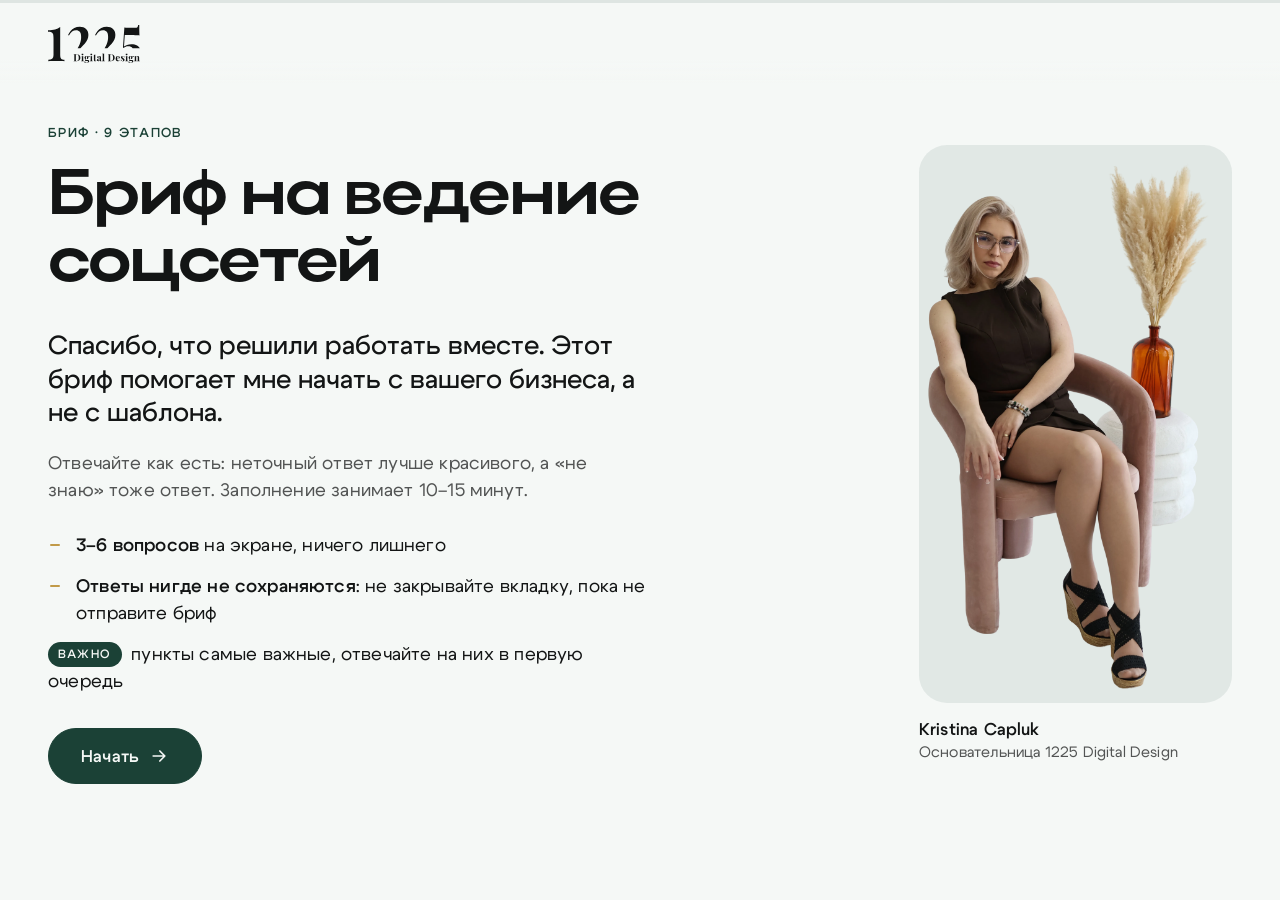
==== index.html @ d2451864 "Бриф на ведение соцсетей: первая публикация" ====
<!doctype html>
<html lang="ru">
<head>
  <meta charset="utf-8">
  <meta name="viewport" content="width=device-width, initial-scale=1, viewport-fit=cover">
  <title>Бриф на ведение соцсетей — 1225 Digital Design</title>
  <meta name="description" content="Пошаговый бриф на ведение соцсетей. Заполнение занимает 10–15 минут.">
  <meta name="theme-color" content="#F5F8F6">
  <meta name="robots" content="noindex">
  <link rel="icon" href="assets/logo-black.svg" type="image/svg+xml">
  <link rel="preload" href="fonts/ActayWide-Bold.otf" as="font" type="font/otf" crossorigin>
  <link rel="preload" href="fonts/Cygre-Regular.ttf" as="font" type="font/ttf" crossorigin>
  <link rel="stylesheet" href="styles.css">
</head>
<body>

<!-- Полоса прогресса -->
<div class="progress" aria-hidden="true"><span id="progressFill"></span></div>

<header class="top">
  <a class="top__logo" href="#" id="logoLink" aria-label="1225 Digital Design — в начало брифа">
    <img src="assets/logo-black.svg" alt="1225 Digital Design" width="104" height="43">
  </a>
  <div class="top__meta">
    <span class="save" id="saveState" aria-live="polite"></span>
    <span class="counter" id="counter" hidden></span>
  </div>
</header>

<main id="app">

  <!-- Интро -->
  <section class="screen intro" id="screen-intro" aria-labelledby="introTitle">
    <div class="intro__text">
    <div class="intro__head">
      <p class="eyebrow">Бриф · 9 этапов</p>
      <h1 id="introTitle" class="display">Бриф на ведение соцсетей</h1>
    </div>
    <div class="intro__body">
      <p class="lead">Спасибо, что решили работать вместе. Этот бриф помогает мне начать с вашего бизнеса, а не с шаблона.</p>
      <p>Отвечайте как есть: неточный ответ лучше красивого, а «не знаю» тоже ответ. Заполнение занимает 10–15 минут.</p>
      <ul class="intro__facts">
        <li><b>3–6 вопросов</b> на экране, ничего лишнего</li>
        <li><b>Ответы нигде не сохраняются</b>: не закрывайте вкладку, пока не отправите бриф</li>
        <li><span class="chip chip--inline">важно</span> пункты самые важные, отвечайте на них в первую очередь</li>
      </ul>
      <button type="button" class="btn" id="startBtn">
        <span id="startLabel">Начать</span>
        <svg class="btn__arrow" viewBox="0 0 24 24" width="20" height="20" aria-hidden="true"><path d="M5 12h14M13 6l6 6-6 6" fill="none" stroke="currentColor" stroke-width="2" stroke-linecap="round" stroke-linejoin="round"/></svg>
      </button>
    </div>
    </div>
    <figure class="intro__figure" id="introFigure">
      <div class="intro__photo"><img src="" alt="Kristina Capluk" id="introPhotoImg" width="1010" height="1800"></div>
      <figcaption><b>Kristina Capluk</b><span>Основательница 1225 Digital Design</span></figcaption>
    </figure>
  </section>

  <!-- Этапы рисуются из массива STAGES в app.js -->
  <form id="form" novalidate autocomplete="on">
    <div id="stages"></div>
    <!-- Ловушка для ботов: человек это поле не видит -->
    <div class="hp" aria-hidden="true"><label>Сайт <input type="text" name="website" id="hp" tabindex="-1" autocomplete="off"></label></div>
  </form>

  <!-- Финал -->
  <section class="screen done" id="screen-done" aria-labelledby="doneTitle" hidden>
    <div class="done__photo" id="donePhoto">
      <img src="" alt="Кристина, 1225 Digital Design" id="donePhotoImg" width="800" height="1000">
    </div>
    <div class="done__body">
      <p class="eyebrow" id="doneEyebrow">Бриф получен</p>
      <h1 id="doneTitle" class="display" tabindex="-1">Спасибо!</h1>
      <p class="lead" id="doneLead">Я получила ваш бриф и скоро с вами свяжусь.</p>
      <p class="notice" id="doneNotice" hidden></p>

      <h2 class="done__sub" id="doneNextTitle">Что будет дальше</h2>
      <ol class="steps" id="doneSteps"></ol>

      <div class="done__actions">
        <a class="btn" id="tgBtn" href="#" target="_blank" rel="noopener">Написать в Telegram</a>
        <button type="button" class="btn btn--ghost" id="dlBtn">Скачать копию ответов</button>
      </div>

      <div class="rescue" id="rescue" hidden>
        <button type="button" class="btn btn--ghost btn--small" id="copyBtn">Скопировать ответы</button>
        <details>
          <summary>Файл не скачался? Вот текст ответов</summary>
          <textarea id="rescueText" readonly rows="8"></textarea>
        </details>
      </div>

      <button type="button" class="textlink" id="editBtn">← Вернуться и поправить ответы</button>
    </div>
  </section>
</main>

<!-- Навигация: назад / далее и точки-этапы -->
<nav class="bar" id="bar" aria-label="Навигация по этапам" hidden>
  <div class="bar__in">
    <div class="bar__dots" id="dots" role="group" aria-label="Этапы"></div>
    <div class="bar__btns">
      <button type="button" class="btn btn--ghost btn--back" id="backBtn" aria-label="Назад">
        <svg viewBox="0 0 24 24" width="20" height="20" aria-hidden="true"><path d="M19 12H5M11 6l-6 6 6 6" fill="none" stroke="currentColor" stroke-width="2" stroke-linecap="round" stroke-linejoin="round"/></svg>
        <span>Назад</span>
      </button>
      <button type="button" class="btn" id="nextBtn">
        <span id="nextLabel">Далее</span>
        <svg class="btn__arrow" viewBox="0 0 24 24" width="20" height="20" aria-hidden="true"><path d="M5 12h14M13 6l6 6-6 6" fill="none" stroke="currentColor" stroke-width="2" stroke-linecap="round" stroke-linejoin="round"/></svg>
      </button>
    </div>
  </div>
</nav>

<!-- Подвал: юридические документы и связь (ссылки подставляются из SITE в app.js) -->
<footer class="foot" id="foot" hidden>
  <div class="foot__in">
    <div class="foot__brand">
      <img src="assets/logo-white.svg" alt="1225 Digital Design" width="104" height="43">
      <a class="btn btn--light" id="footMail" href="mailto:1225digital.design@gmail.com">Связаться</a>
    </div>
    <address class="foot__contacts">
      <a href="tel:+4917631003264">+49 176 31003264</a>
      <a href="mailto:1225digital.design@gmail.com">1225digital.design@gmail.com</a>
    </address>
    <ul class="foot__links" id="footLinks"></ul>
    <p class="foot__copy">© <span id="year">2026</span> 1225 Digital Design</p>
  </div>
</footer>

<!-- Окно с юридическим документом: текст подставляется из legal.js -->
<dialog class="legal" id="legalDlg" aria-labelledby="legalTitle">
  <div class="legal__head">
    <h2 id="legalTitle"></h2>
    <button type="button" class="legal__close" id="legalClose" aria-label="Закрыть">
      <svg viewBox="0 0 24 24" width="22" height="22" aria-hidden="true"><path d="M6 6l12 12M18 6L6 18" stroke="currentColor" stroke-width="2" stroke-linecap="round"/></svg>
    </button>
  </div>
  <div class="legal__body" id="legalBody" tabindex="0"></div>
  <div class="legal__foot"><button type="button" class="btn" id="legalOk">Закрыть</button></div>
</dialog>

<div class="toast" id="toast" role="status" aria-live="polite" hidden>
  <span id="toastText"></span>
  <button type="button" id="toastAction" hidden></button>
</div>

<noscript><p class="noscript">Для заполнения брифа нужен включённый JavaScript. Если не получается, напишите мне в Telegram, отправлю анкету другим способом.</p></noscript>

<script src="config.js"></script>
<script src="legal.js"></script>
<script src="app.js"></script>
</body>
</html>
---- styles.css ----
/* ==========================================================================
   Бриф 1225 Digital Design — оформление.
   Токены взяты из фирменного стиля: светлый фон, тёмно-зелёный, золото, чернильный.
   ========================================================================== */

@font-face { font-family: "Actay Wide"; src: url("fonts/ActayWide-Bold.otf") format("opentype"); font-weight: 700; font-display: swap; }
@font-face { font-family: "Cygre"; src: url("fonts/Cygre-Regular.ttf") format("truetype"); font-weight: 400; font-display: swap; }
@font-face { font-family: "Cygre"; src: url("fonts/Cygre-Medium.ttf") format("truetype"); font-weight: 500; font-display: swap; }
@font-face { font-family: "Cygre"; src: url("fonts/Cygre-SemiBold.ttf") format("truetype"); font-weight: 600; font-display: swap; }

:root {
  --c-light: #F5F8F6;
  --c-green: #1B4136;
  --c-gold: #C19A48;
  --c-ink: #131515;

  --ink-soft: rgba(19, 21, 21, 0.72);     /* подсказки, второстепенный текст */
  --ink-faint: rgba(19, 21, 21, 0.52);    /* плейсхолдеры */
  --line: rgba(27, 65, 54, 0.22);
  --fill: rgba(27, 65, 54, 0.045);
  --on-dark: rgba(245, 248, 246, 0.92);
  --on-dark-muted: rgba(245, 248, 246, 0.72);

  --font-head: "Actay Wide", "Unbounded", "Manrope", system-ui, sans-serif;
  --font-body: "Cygre", "Manrope", "Inter", system-ui, sans-serif;

  --r-field: 18px;
  --r-card: 28px;
  --r-pill: 999px;
  --ease: cubic-bezier(.16, 1, .3, 1);

  --pad: clamp(20px, 5vw, 48px);
  --top-h: 72px;
  /* Колонки сетки: на планшете одна, на десктопе — липкая слева и поля справа */
  --col-a: 0px;
  --w-b: 680px;
  --col-gap: 0px;
}
@media (min-width: 1024px) { :root { --col-a: minmax(300px, 380px); --w-b: 700px; --col-b: minmax(0, 700px); --col-gap: clamp(56px, 6vw, 112px); --top-h: 84px; } }
@media (min-width: 1440px) { :root { --pad: 72px; --col-a: minmax(360px, 460px); --w-b: 720px; --col-b: minmax(0, 720px); --col-gap: 144px; --top-h: 96px; } }

* { box-sizing: border-box; margin: 0; }
[hidden] { display: none !important; }
html { -webkit-text-size-adjust: 100%; scroll-padding-top: calc(var(--top-h) + 24px); }
body {
  min-height: 100vh;
  background: var(--c-light);
  color: var(--c-ink);
  font-family: var(--font-body);
  font-size: clamp(1rem, 0.95rem + 0.25vw, 1.125rem);
  line-height: 1.5;
  letter-spacing: 0.01em;
  font-synthesis: none;
  -webkit-font-smoothing: antialiased;
}
body.has-bar { padding-bottom: 0; }
img { display: block; max-width: 100%; height: auto; }
button, input, textarea { font: inherit; color: inherit; letter-spacing: inherit; }
a { color: inherit; text-decoration-thickness: 1px; text-underline-offset: 3px; }
:focus-visible { outline: 2px solid var(--c-green); outline-offset: 3px; border-radius: 6px; }

.sr { position: absolute; width: 1px; height: 1px; overflow: hidden; clip-path: inset(50%); white-space: nowrap; }
.hp { position: absolute; left: -9999px; width: 1px; height: 1px; overflow: hidden; }
.noscript { padding: 24px var(--pad); }

/* ---------- Заголовки: плотный интерлиньяж, отрицательный трекинг ---------- */
h1, h2, .display, .stage__num {
  font-family: var(--font-head);
  font-weight: 700;
  line-height: 1.05;
  letter-spacing: -0.035em;
  text-wrap: balance;
  overflow-wrap: break-word;
  hyphens: manual; /* без авто-переносов: «веде-ние» в заголовке выглядит как ошибка */
}
.display { font-size: clamp(2.125rem, 1rem + 4.2vw, 4rem); }
.eyebrow {
  font-weight: 600; font-size: 0.8125rem; text-transform: uppercase; letter-spacing: 0.1em;
  color: var(--c-green); margin-bottom: 20px;
}
.lead { font-size: clamp(1.1875rem, 1rem + 0.9vw, 1.625rem); line-height: 1.3; letter-spacing: 0; font-weight: 500; text-wrap: pretty; }

/* ---------- Шапка и прогресс ---------- */
.progress { position: fixed; inset: 0 0 auto 0; height: 3px; background: rgba(27, 65, 54, 0.1); z-index: 30; }
.progress span { display: block; height: 100%; background: var(--c-green); transform-origin: left; transform: scaleX(0); transition: transform .7s var(--ease); }

.top {
  position: fixed; inset: 0 0 auto 0; z-index: 20; height: var(--top-h);
  display: flex; align-items: center; justify-content: space-between; gap: 16px;
  /* края шапки совпадают с краями контента (контент ограничен 1480px и стоит по центру) */
  padding: 3px max(var(--pad), calc((100vw - 1480px) / 2 + var(--pad))) 0;
  background: linear-gradient(var(--c-light) 70%, rgba(245, 248, 246, 0));
}
.top__logo img { height: clamp(30px, 4vw, 38px); width: auto; }
.top__meta { display: flex; align-items: center; gap: 16px; }
.counter { display: flex; align-items: baseline; gap: 10px; min-width: 0; font-family: var(--font-head); font-weight: 700; font-size: 0.9375rem; letter-spacing: 0; font-variant-numeric: tabular-nums; }
.counter__n { flex: none; }
.counter__t { min-width: 0; overflow: hidden; text-overflow: ellipsis; white-space: nowrap; font-family: var(--font-body); font-weight: 600; font-size: 0.875rem; color: var(--ink-soft); }
@media (min-width: 1024px) { .counter__t { display: none; } } /* на десктопе название этапа и так видно слева */
.top__meta { min-width: 0; }
.save { font-size: 0.875rem; color: var(--ink-soft); display: inline-flex; align-items: center; gap: 8px; transition: opacity .4s var(--ease); }
.save:not(:empty)::before { content: ""; width: 7px; height: 7px; border-radius: 50%; background: var(--c-green); }
.save[data-kind="saving"]::before { background: var(--c-gold); }
.save[data-kind="error"]::before { background: var(--c-gold); }
@media (max-width: 699px) { .save { font-size: 0; gap: 0; } .save::before { margin: 0; } }

/* ---------- Экраны ---------- */
.screen, .stage { padding: calc(var(--top-h) + clamp(16px, 4vw, 40px)) var(--pad) clamp(56px, 8vw, 96px); }
.is-enter { animation: enter .7s var(--ease) both; }
@keyframes enter { from { opacity: 0; transform: translateY(14px); } to { opacity: 1; transform: none; } }

/* Интро и финал: две колонки с планшета */
.intro, .done { max-width: 1480px; margin-inline: auto; } /* та же ширина, что у этапов: левый край = логотип */
.intro__text { display: grid; gap: 32px; }
.intro__figure { margin: 48px 0 0; width: fit-content; max-width: 100%; }
.intro__photo { border-radius: var(--r-card); overflow: hidden; background: rgba(27, 65, 54, 0.09); width: fit-content; max-width: 100%; }
.intro__photo img { display: block; width: auto; height: min(62vh, 620px); }
.intro__figure figcaption { display: grid; gap: 2px; margin-top: 16px; line-height: 1.3; }
.intro__figure figcaption b { font-weight: 600; font-size: 1.0625rem; }
.intro__figure figcaption span { color: var(--ink-soft); font-size: 0.9375rem; }
.intro__body { display: grid; gap: 20px; max-width: 600px; }
.intro__body p { color: var(--ink-soft); }
.intro__body .lead { color: var(--c-ink); }
.intro__facts { list-style: none; padding: 0; display: grid; gap: 14px; margin: 8px 0 12px; }
.intro__facts li { position: relative; padding-left: 28px; }
.intro__facts li::before { content: ""; position: absolute; left: 2px; top: .62em; width: 10px; height: 2px; background: var(--c-gold); border-radius: 2px; }
.intro__facts li:has(.chip)::before { display: none; }
.intro__facts li:has(.chip) { padding-left: 0; }
.intro__body .btn { justify-self: start; }
@media (min-width: 700px) {
  .intro { display: grid; grid-template-columns: minmax(0, 1.25fr) minmax(0, 0.75fr); gap: clamp(40px, 6vw, 120px); align-items: center; min-height: min(80vh, 820px); padding-bottom: clamp(48px, 8vw, 96px); }
  .intro__figure { margin-top: 0; justify-self: end; }
}

/* Этапы */
.stage { max-width: calc(var(--w-b) + 2 * var(--pad)); margin-inline: auto; }
.stage__aside { margin-bottom: 36px; }
.stage__num { font-size: clamp(2.75rem, 2rem + 3vw, 5rem); line-height: 1; letter-spacing: -0.04em; color: var(--c-green); }
.stage__num::after { content: ""; display: block; width: 48px; height: 4px; border-radius: 4px; background: var(--c-gold); margin: 14px 0 22px; }
.stage__aside h2 { font-size: clamp(1.75rem, 1.2rem + 2.4vw, 2.75rem); margin-bottom: 16px; outline: none; }
.stage__aside .chip { margin-bottom: 14px; }
.stage__lead { color: var(--ink-soft); max-width: 46ch; text-wrap: pretty; }
.stage__body { display: grid; gap: clamp(36px, 5vw, 52px); }
@media (min-width: 1024px) {
  .stage { display: grid; grid-template-columns: var(--col-a) var(--col-b); column-gap: var(--col-gap); justify-content: center; align-items: start; max-width: 1480px; }
  .stage__aside { position: sticky; top: calc(var(--top-h) + 32px); margin-bottom: 0; }
  .stage__aside h2 { font-size: clamp(1.75rem, 0.8rem + 2vw, 2.5rem); }
  .stage__lead { font-size: 1.0625rem; }
}
@media (min-width: 1440px) { .stage__lead { font-size: 1.1875rem; } }

/* ---------- Плашка «важно» ---------- */
.chip {
  display: inline-flex; align-items: center; gap: 6px; padding: 5px 12px 5px 10px; border-radius: var(--r-pill);
  background: var(--c-green); color: var(--c-light);
  font-size: 0.75rem; font-weight: 600; text-transform: uppercase; letter-spacing: 0.1em; line-height: 1.2;
  width: fit-content;
}
.chip i { font-style: normal; color: var(--c-gold); font-size: 0.8125rem; letter-spacing: 0; }
.chip--inline { vertical-align: 2px; margin-right: 4px; }

/* ---------- Вопросы и поля ---------- */
.q { display: grid; gap: 10px; min-width: 0; border: 0; padding: 0; }
.q > .chip { margin-bottom: 2px; }
.q__label { font-weight: 600; font-size: clamp(1.0625rem, 1rem + 0.35vw, 1.25rem); line-height: 1.3; letter-spacing: 0; padding: 0; text-wrap: pretty; }
.q__hint { color: var(--ink-soft); font-size: 0.96875rem; line-height: 1.45; text-wrap: pretty; }

input[type="text"], input[type="email"], input[type="tel"], textarea {
  width: 100%; display: block; margin-top: 4px;
  padding: 18px 20px; border-radius: var(--r-field);
  border: 1.5px solid var(--line); background: var(--fill);
  font-size: 1.0625rem; line-height: 1.5; letter-spacing: 0;
  transition: border-color .3s var(--ease), box-shadow .3s var(--ease), background-color .3s var(--ease);
  -webkit-appearance: none; appearance: none;
}
textarea { resize: none; overflow: hidden; min-height: 8.5rem; }
textarea[rows="2"] { min-height: 6rem; }
textarea[rows="4"] { min-height: 10rem; }
input::placeholder, textarea::placeholder { color: var(--ink-faint); }
input:hover, textarea:hover { border-color: rgba(27, 65, 54, 0.45); }
input:focus, textarea:focus { outline: none; border-color: var(--c-green); background: rgba(27, 65, 54, 0.02); box-shadow: 0 0 0 4px rgba(193, 154, 72, 0.3); }

/* Ошибка: золотая рамка и подпись, без новых цветов */
.q.is-error input, .q.is-error textarea { border-color: var(--c-gold); background: rgba(193, 154, 72, 0.1); border-width: 2px; padding: 17.5px 19.5px; }
.q.is-error .opts { outline: 2px solid var(--c-gold); outline-offset: 6px; border-radius: var(--r-field); }
.q.is-error .opt--consent .opt__box, .q.is-error .opt__box { border-color: var(--c-gold); }
.q__err { display: flex; gap: 8px; align-items: baseline; font-size: 0.9375rem; font-weight: 500; animation: soft .5s var(--ease) both; }
.q__err::before { content: ""; flex: none; width: 8px; height: 8px; border-radius: 50%; background: var(--c-gold); transform: translateY(-1px); }
.q__err--soft { color: var(--c-ink); }
@keyframes soft { from { opacity: 0; transform: translateY(-4px); } to { opacity: 1; transform: none; } }

/* Чекбоксы и варианты */
.opts { display: grid; gap: 10px; margin-top: 6px; }
.opt { position: relative; display: flex; gap: 14px; align-items: flex-start; padding: 16px 18px; border: 1.5px solid var(--line); border-radius: var(--r-field); background: var(--fill); cursor: pointer; line-height: 1.4; transition: border-color .3s var(--ease), background-color .3s var(--ease); }
.opt:hover { border-color: rgba(27, 65, 54, 0.45); }
.opt input { position: absolute; opacity: 0; inset: 0; width: 100%; height: 100%; margin: 0; cursor: pointer; }
.opt__box { flex: none; width: 24px; height: 24px; border-radius: 8px; border: 1.5px solid rgba(27, 65, 54, 0.5); display: grid; place-items: center; transition: background-color .3s var(--ease), border-color .3s var(--ease); margin-top: 1px; }
.opt__box::after { content: ""; width: 11px; height: 6px; border-left: 2px solid var(--c-light); border-bottom: 2px solid var(--c-light); transform: rotate(-45deg) scale(0) translate(1px, -1px); transition: transform .35s var(--ease); }
.opt:has(input:checked) { border-color: var(--c-green); background: rgba(27, 65, 54, 0.09); }
.opt input:checked + .opt__box { background: var(--c-green); border-color: var(--c-green); }
.opt input:checked + .opt__box::after { transform: rotate(-45deg) scale(1) translate(1px, -1px); }
.opt:has(input:focus-visible) { outline: 2px solid var(--c-green); outline-offset: 3px; }
.q--consent .opt { background: transparent; border-color: transparent; padding: 4px 0; }
.q--consent .opt:has(input:checked) { background: transparent; }
.q--consent .opt a { text-decoration: underline; }
.q--consent { margin-top: -12px; }
.q--consent + .q--consent { margin-top: -28px; }
.q--consent .q__err { padding-left: 38px; margin-top: 4px; }

/* Загрузка файлов */
.drop { display: grid; justify-items: center; gap: 6px; text-align: center; padding: 32px 20px; margin-top: 6px; border: 1.5px dashed rgba(27, 65, 54, 0.5); border-radius: var(--r-card); background: var(--fill); cursor: pointer; transition: background-color .35s var(--ease), border-color .35s var(--ease), transform .35s var(--ease); }
.drop svg { color: var(--c-green); margin-bottom: 4px; transition: transform .4s var(--ease); }
.drop b { font-weight: 600; font-size: 1.0625rem; }
.drop span { color: var(--ink-soft); font-size: 0.9375rem; line-height: 1.45; }
.drop:hover svg, .drop.is-over svg { transform: translateY(-3px); }
.drop:hover, .drop.is-over { border-color: var(--c-green); background: rgba(27, 65, 54, 0.09); }
.drop.is-over { border-style: solid; transform: scale(1.01); }
.drop:has(input:focus-visible) { outline: 2px solid var(--c-green); outline-offset: 3px; }
.files { list-style: none; padding: 0; display: grid; gap: 8px; }
.files:empty { display: none; }
.files li { display: flex; align-items: center; gap: 12px; padding: 10px 10px 10px 18px; border-radius: var(--r-field); background: var(--fill); border: 1.5px solid var(--line); animation: soft .5s var(--ease) both; }
.files__name { flex: 1; min-width: 0; overflow-wrap: anywhere; font-weight: 500; line-height: 1.3; }
.files__size { flex: none; color: var(--ink-soft); font-size: 0.875rem; font-variant-numeric: tabular-nums; }
.files__del { flex: none; width: 40px; height: 40px; border-radius: 50%; border: 0; background: transparent; cursor: pointer; display: grid; place-items: center; transition: background-color .3s var(--ease); }
.files__del:hover { background: rgba(27, 65, 54, 0.12); }

/* ---------- Кнопки: тёмно-зелёные пилюли ---------- */
.btn {
  display: inline-flex; align-items: center; justify-content: center; gap: 10px;
  min-height: 56px; padding: 0 32px; border: 1.5px solid var(--c-green); border-radius: var(--r-pill);
  background: var(--c-green); color: var(--c-light);
  font-weight: 600; font-size: 1.0625rem; letter-spacing: 0.01em; line-height: 1; text-decoration: none; cursor: pointer;
  transition: background-color .35s var(--ease), color .35s var(--ease), transform .35s var(--ease), box-shadow .35s var(--ease), opacity .3s var(--ease);
}
.btn:hover { background: #24574A; border-color: #24574A; box-shadow: 0 10px 24px -12px rgba(27, 65, 54, 0.6); transform: translateY(-1px); }
.btn:active { transform: scale(0.98); }
.btn__arrow { transition: transform .4s var(--ease); }
.btn:hover .btn__arrow { transform: translateX(4px); }
.btn:disabled { opacity: .7; cursor: progress; transform: none; box-shadow: none; }
.btn.is-busy { pointer-events: none; }
.btn--ghost { background: transparent; color: var(--c-green); }
.btn--ghost:hover { background: rgba(27, 65, 54, 0.08); border-color: var(--c-green); box-shadow: none; }
.btn--light { background: var(--c-light); color: var(--c-green); border-color: var(--c-light); }
.btn--light:hover { background: var(--c-light); border-color: var(--c-light); box-shadow: 0 10px 24px -12px rgba(0,0,0,.6); }
.btn--small { min-height: 44px; padding: 0 22px; font-size: 0.9375rem; }
.btn--back svg { transition: transform .4s var(--ease); }
.btn--back:hover svg { transform: translateX(-4px); }
.textlink { background: none; border: 0; padding: 8px 0; justify-self: start; color: var(--c-green); font-weight: 600; cursor: pointer; text-decoration: underline; text-underline-offset: 4px; text-decoration-thickness: 1px; }

/* ---------- Нижняя панель: назад/далее и точки ---------- */
.bar { position: fixed; inset: auto 0 0 0; z-index: 25; background: rgba(245, 248, 246, 0.92); -webkit-backdrop-filter: blur(14px); backdrop-filter: blur(14px); border-top: 1px solid rgba(27, 65, 54, 0.12); padding: 10px var(--pad) calc(12px + env(safe-area-inset-bottom)); }
.bar__in { display: grid; gap: 6px; max-width: 1480px; margin-inline: auto; }
.bar__dots { display: flex; justify-content: center; }
.dot { width: 28px; height: 28px; padding: 0; border: 0; background: none; cursor: pointer; display: grid; place-items: center; }
.dot::before { content: ""; width: 8px; height: 8px; border-radius: var(--r-pill); background: rgba(27, 65, 54, 0.22); transition: width .5s var(--ease), background-color .4s var(--ease); }
.dot:hover::before { background: rgba(27, 65, 54, 0.5); }
.dot.is-filled::before { background: rgba(27, 65, 54, 0.6); }
.dot.is-current::before { width: 24px; background: var(--c-green); }
.bar__btns { display: grid; grid-template-columns: auto 1fr; gap: 10px; }
.btn--back { padding: 0 22px; }
.btn--back span { position: absolute; width: 1px; height: 1px; overflow: hidden; clip-path: inset(50%); }
@media (min-width: 700px) {
  .bar__in { grid-template-columns: 1fr auto; align-items: center; max-width: calc(var(--w-b) + 2 * var(--pad)); gap: 24px; margin-inline: auto; }
  .bar__dots { justify-content: flex-start; margin-left: -6px; }
  .bar__btns { grid-template-columns: auto auto; }
  .btn--back span { position: static; width: auto; height: auto; clip-path: none; }
}
@media (min-width: 1024px) {
  .bar { padding-block: 14px calc(14px + env(safe-area-inset-bottom)); }
  .bar__in { max-width: 1480px; grid-template-columns: var(--col-a) var(--col-b); column-gap: var(--col-gap); justify-content: center; }
  .bar__btns { justify-content: space-between; grid-template-columns: auto auto; }
}

/* ---------- Финал ---------- */
.done { display: grid; gap: 36px; align-items: start; }
.done__photo { border-radius: var(--r-card); overflow: hidden; background: var(--c-green); width: fit-content; max-width: 100%; box-shadow: 0 30px 60px -36px rgba(19, 21, 21, 0.45), 0 4px 14px -6px rgba(19, 21, 21, 0.2); }
.done__photo img { display: block; width: auto; height: min(60vh, 620px); }
.done__photo.is-empty { width: 100%; max-width: 520px; aspect-ratio: 4 / 5; display: grid; place-items: center; }
.done__photo.is-empty img { display: none; }
.done__photo.is-empty::after { content: ""; width: 46%; aspect-ratio: 104 / 43; background: url("assets/logo-white.svg") center / contain no-repeat; }
.done__body { display: grid; gap: 20px; min-width: 0; }
.done__body .display { font-size: clamp(2.75rem, 1.2rem + 6vw, 5.5rem); outline: none; }
.done__body .eyebrow { margin-bottom: 0; }
.notice { padding: 16px 20px; border-radius: var(--r-field); background: rgba(193, 154, 72, 0.14); border: 1.5px solid var(--c-gold); line-height: 1.45; }
.done__sub { font-size: 1.25rem; letter-spacing: -0.02em; margin-top: 12px; }
.steps { list-style: none; padding: 0; counter-reset: s; display: grid; gap: 14px; }
.steps li { counter-increment: s; position: relative; padding-left: 52px; min-height: 36px; line-height: 1.4; }
.steps li::before { content: counter(s); position: absolute; left: 0; top: -2px; width: 36px; height: 36px; border-radius: 50%; background: var(--c-green); color: var(--c-light); display: grid; place-items: center; font-family: var(--font-head); font-size: 0.875rem; letter-spacing: 0; }
.done__actions { display: flex; flex-wrap: wrap; gap: 12px; margin-top: 8px; }
.rescue { display: grid; gap: 12px; }
.rescue summary { cursor: pointer; font-weight: 500; padding: 6px 0; }
.rescue textarea { margin-top: 8px; min-height: 12rem; font-size: 0.9375rem; overflow: auto; resize: vertical; }
@media (min-width: 700px) {
  .done { grid-template-columns: minmax(0, 1fr) minmax(0, 1.1fr); gap: clamp(40px, 6vw, 120px); padding-top: calc(var(--top-h) + 32px); }
  .done__photo { position: sticky; top: calc(var(--top-h) + 24px); }
  .done__photo img { height: min(76vh, 780px); }
}
@media (min-width: 1440px) { .done { grid-template-columns: minmax(0, 560px) minmax(0, 1fr); } }

/* ---------- Подвал ---------- */
.foot { margin-top: clamp(24px, 5vw, 64px); background: var(--c-green); color: var(--on-dark); border-radius: 40px 40px 0 0; padding: clamp(40px, 6vw, 72px) var(--pad) clamp(32px, 4vw, 48px); }
body.has-bar .foot { padding-bottom: 170px; }
@media (min-width: 700px) { body.has-bar .foot { padding-bottom: 130px; } }
.foot__in { max-width: 1480px; margin-inline: auto; display: grid; gap: 36px; }
.foot__brand { display: flex; flex-wrap: wrap; gap: 24px; align-items: center; justify-content: space-between; }
.foot__brand img { height: 40px; width: auto; }
.foot__contacts { font-style: normal; display: flex; flex-direction: column; gap: 6px; color: var(--on-dark); line-height: 1.4; }
.foot__contacts a { color: var(--on-dark-muted); text-underline-offset: 3px; }
.foot__contacts a:hover { color: var(--c-light); }
@media (min-width: 700px) { .foot__contacts { flex-direction: row; flex-wrap: wrap; gap: 6px 32px; } }
.foot__links { list-style: none; padding: 0; display: flex; flex-direction: column; gap: 12px; }
.foot__links a { color: var(--on-dark-muted); text-decoration: none; background: linear-gradient(currentColor, currentColor) 0 100% / 0 1px no-repeat; transition: color .3s var(--ease), background-size .5s var(--ease); padding-bottom: 2px; }
.foot__links a:hover { color: var(--c-light); background-size: 100% 1px; }
.foot__copy { color: var(--on-dark-muted); font-size: 0.875rem; }
.foot :focus-visible { outline-color: var(--c-light); }
@media (min-width: 700px) { .foot__links { flex-direction: row; flex-wrap: wrap; gap: 14px 40px; } }

/* ---------- Уведомление ---------- */
.toast { position: fixed; z-index: 40; left: 50%; bottom: calc(150px + env(safe-area-inset-bottom)); transform: translate(-50%, 16px); opacity: 0; width: max-content; display: flex; align-items: center; gap: 16px; max-width: min(92vw, 520px); padding: 14px 20px; border-radius: var(--r-pill); background: var(--c-ink); color: var(--c-light); font-weight: 500; line-height: 1.3; box-shadow: 0 18px 40px -16px rgba(19, 21, 21, 0.6); transition: opacity .5s var(--ease), transform .5s var(--ease); }
body:not(.has-bar) .toast { bottom: 28px; }
.toast.is-on { opacity: 1; transform: translate(-50%, 0); }
.toast button { flex: none; background: none; border: 0; padding: 4px 0; color: var(--c-gold); font-weight: 600; cursor: pointer; text-decoration: underline; text-underline-offset: 3px; }
@media (min-width: 700px) { .toast { bottom: calc(100px + env(safe-area-inset-bottom)); } }

/* ---------- Тонкая настройка под размеры ---------- */
@media (max-width: 699px) {
  .stage__body { gap: 36px; }
  .q__label { font-size: 1.0625rem; }
  .done__actions .btn { flex: 1 1 100%; }
  .intro__body .btn { justify-self: stretch; }
  /* фото на всю ширину колонки, без обрезки и без пустого поля справа */
  .intro__figure, .intro__photo { width: 100%; }
  .intro__photo img { width: 100%; height: auto; }
}

/* Если пользователь просит меньше движения — гасим анимации */
@media (prefers-reduced-motion: reduce) {
  *, *::before, *::after { animation-duration: 0.01ms !important; animation-iteration-count: 1 !important; transition-duration: 0.01ms !important; scroll-behavior: auto !important; }
}

/* ---------- Окно с юридическим документом ---------- */
body.is-modal { overflow: hidden; }
.legal { border: 0; padding: 0; width: min(760px, calc(100vw - 24px)); max-height: min(86vh, 900px); margin: auto; border-radius: var(--r-card); background: var(--c-light); color: var(--c-ink); box-shadow: 0 2px 6px rgba(19,21,21,.08), 0 30px 80px rgba(19,21,21,.28); overflow: hidden; }
.legal[open] { display: flex; flex-direction: column; }
.legal::backdrop { background: rgba(19, 21, 21, 0.55); }
.legal__head { display: flex; align-items: center; justify-content: space-between; gap: 16px; padding: 20px 20px 16px clamp(20px, 4vw, 36px); border-bottom: 1px solid var(--line); }
.legal__head h2 { font-size: clamp(1.25rem, 1rem + 1vw, 1.75rem); }
.legal__close { flex: none; width: 44px; height: 44px; display: grid; place-items: center; border: 1px solid var(--line); border-radius: 50%; background: transparent; cursor: pointer; transition: background .3s var(--ease); }
.legal__close:hover { background: var(--fill); }
.legal__body { flex: 1; overflow-y: auto; overscroll-behavior: contain; padding: 20px clamp(20px, 4vw, 36px) 28px; font-size: 1rem; line-height: 1.6; }
.legal__body h2 { font-family: var(--font-head); font-size: 1.05rem; line-height: 1.2; margin: 28px 0 8px; }
.legal__body h2:first-child { margin-top: 0; }
.legal__body p + p, .legal__body p + ul { margin-top: 10px; }
.legal__body ul { padding-left: 1.2em; margin-top: 10px; }
.legal__body li + li { margin-top: 4px; }
.legal__body a { overflow-wrap: anywhere; }
.legal__body em { color: var(--ink-soft); }
.legal__foot { padding: 14px clamp(20px, 4vw, 36px) 20px; border-top: 1px solid var(--line); display: flex; justify-content: flex-end; }
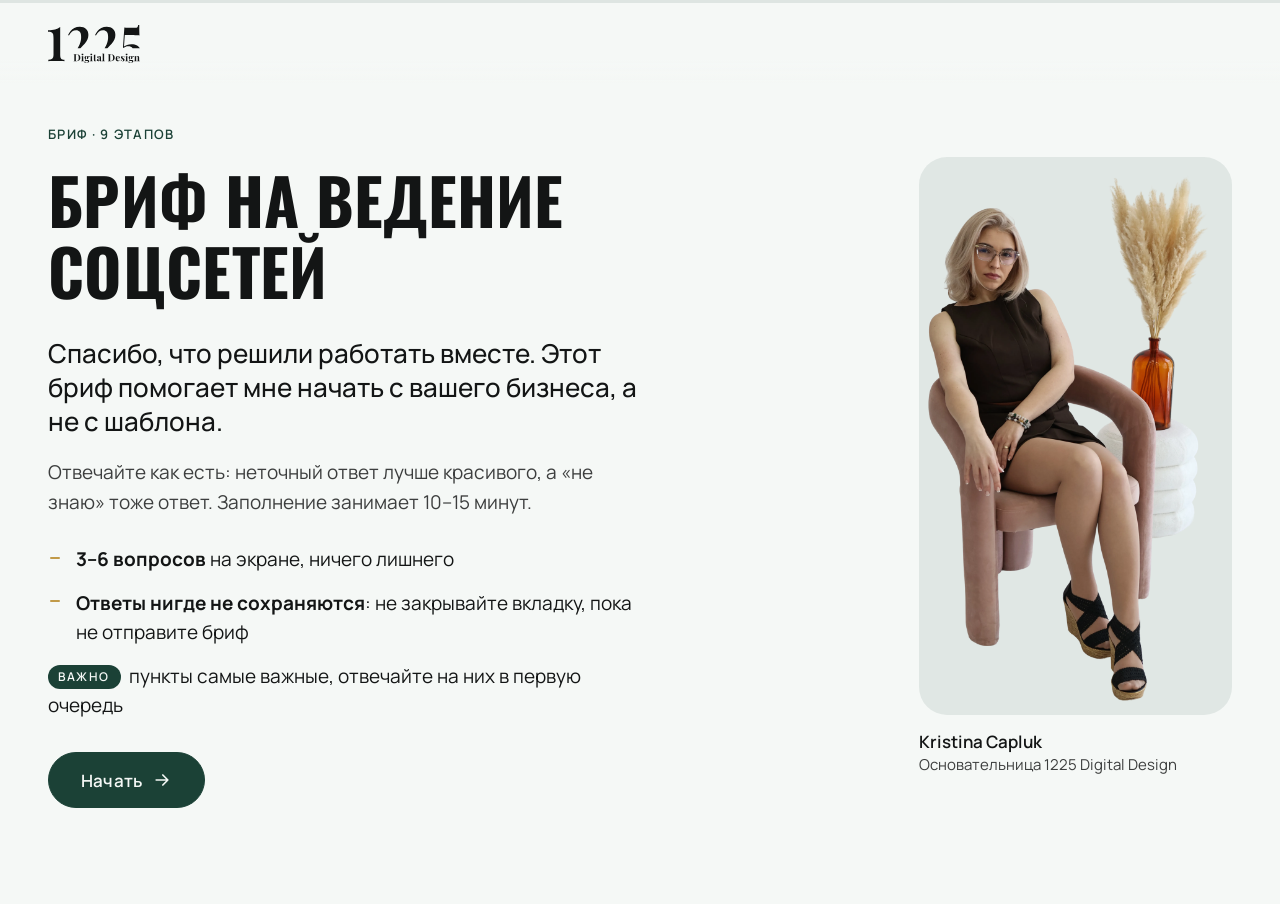
==== commit 3f35e888: "Шрифты Manrope и Oswald, контрастнее текст; новый порядок вопросов диагностики Co-Authored-By: Claud" ====
--- a/index.html
+++ b/index.html
@@ -8,8 +8,9 @@
   <meta name="theme-color" content="#F5F8F6">
   <meta name="robots" content="noindex">
   <link rel="icon" href="assets/logo-black.svg" type="image/svg+xml">
-  <link rel="preload" href="fonts/ActayWide-Bold.otf" as="font" type="font/otf" crossorigin>
-  <link rel="preload" href="fonts/Cygre-Regular.ttf" as="font" type="font/ttf" crossorigin>
+  <link rel="preconnect" href="https://fonts.googleapis.com">
+  <link rel="preconnect" href="https://fonts.gstatic.com" crossorigin>
+  <link rel="stylesheet" href="https://fonts.googleapis.com/css2?family=Manrope:wght@400;500;600;700&family=Oswald:wght@500;600;700&family=Cormorant+Garamond:ital,wght@1,500&display=swap">
   <link rel="stylesheet" href="styles.css">
 </head>
 <body>
--- a/styles.css
+++ b/styles.css
@@ -3,10 +3,6 @@
    Токены взяты из фирменного стиля: светлый фон, тёмно-зелёный, золото, чернильный.
    ========================================================================== */
 
-@font-face { font-family: "Actay Wide"; src: url("fonts/ActayWide-Bold.otf") format("opentype"); font-weight: 700; font-display: swap; }
-@font-face { font-family: "Cygre"; src: url("fonts/Cygre-Regular.ttf") format("truetype"); font-weight: 400; font-display: swap; }
-@font-face { font-family: "Cygre"; src: url("fonts/Cygre-Medium.ttf") format("truetype"); font-weight: 500; font-display: swap; }
-@font-face { font-family: "Cygre"; src: url("fonts/Cygre-SemiBold.ttf") format("truetype"); font-weight: 600; font-display: swap; }
 
 :root {
   --c-light: #F5F8F6;
@@ -14,15 +10,16 @@
   --c-gold: #C19A48;
   --c-ink: #131515;
 
-  --ink-soft: rgba(19, 21, 21, 0.72);     /* подсказки, второстепенный текст */
-  --ink-faint: rgba(19, 21, 21, 0.52);    /* плейсхолдеры */
+  --ink-soft: rgba(19, 21, 21, 0.82);     /* подсказки, второстепенный текст */
+  --ink-faint: rgba(19, 21, 21, 0.6);    /* плейсхолдеры */
   --line: rgba(27, 65, 54, 0.22);
   --fill: rgba(27, 65, 54, 0.045);
   --on-dark: rgba(245, 248, 246, 0.92);
-  --on-dark-muted: rgba(245, 248, 246, 0.72);
-
-  --font-head: "Actay Wide", "Unbounded", "Manrope", system-ui, sans-serif;
-  --font-body: "Cygre", "Manrope", "Inter", system-ui, sans-serif;
+  --on-dark-muted: rgba(245, 248, 246, 0.82);
+
+  --font-head: "Oswald", "Arial Narrow", system-ui, sans-serif;
+  --font-body: "Manrope", system-ui, -apple-system, "Segoe UI", sans-serif;
+  --font-accent: "Cormorant Garamond", Georgia, serif;
 
   --r-field: 18px;
   --r-card: 28px;
@@ -47,9 +44,9 @@
   background: var(--c-light);
   color: var(--c-ink);
   font-family: var(--font-body);
-  font-size: clamp(1rem, 0.95rem + 0.25vw, 1.125rem);
-  line-height: 1.5;
-  letter-spacing: 0.01em;
+  font-size: clamp(1.0625rem, 1rem + 0.3vw, 1.1875rem);
+  line-height: 1.55;
+  letter-spacing: 0;
   font-synthesis: none;
   -webkit-font-smoothing: antialiased;
 }
@@ -67,8 +64,9 @@
 h1, h2, .display, .stage__num {
   font-family: var(--font-head);
   font-weight: 700;
-  line-height: 1.05;
-  letter-spacing: -0.035em;
+  line-height: 1.1;
+  letter-spacing: 0.005em;
+  text-transform: uppercase;
   text-wrap: balance;
   overflow-wrap: break-word;
   hyphens: manual; /* без авто-переносов: «веде-ние» в заголовке выглядит как ошибка */
@@ -162,8 +160,8 @@
 /* ---------- Вопросы и поля ---------- */
 .q { display: grid; gap: 10px; min-width: 0; border: 0; padding: 0; }
 .q > .chip { margin-bottom: 2px; }
-.q__label { font-weight: 600; font-size: clamp(1.0625rem, 1rem + 0.35vw, 1.25rem); line-height: 1.3; letter-spacing: 0; padding: 0; text-wrap: pretty; }
-.q__hint { color: var(--ink-soft); font-size: 0.96875rem; line-height: 1.45; text-wrap: pretty; }
+.q__label { font-weight: 700; font-size: clamp(1.0625rem, 1rem + 0.35vw, 1.25rem); line-height: 1.3; letter-spacing: 0; padding: 0; text-wrap: pretty; }
+.q__hint { color: var(--ink-soft); font-size: 1rem; line-height: 1.45; text-wrap: pretty; }
 
 input[type="text"], input[type="email"], input[type="tel"], textarea {
   width: 100%; display: block; margin-top: 4px;
